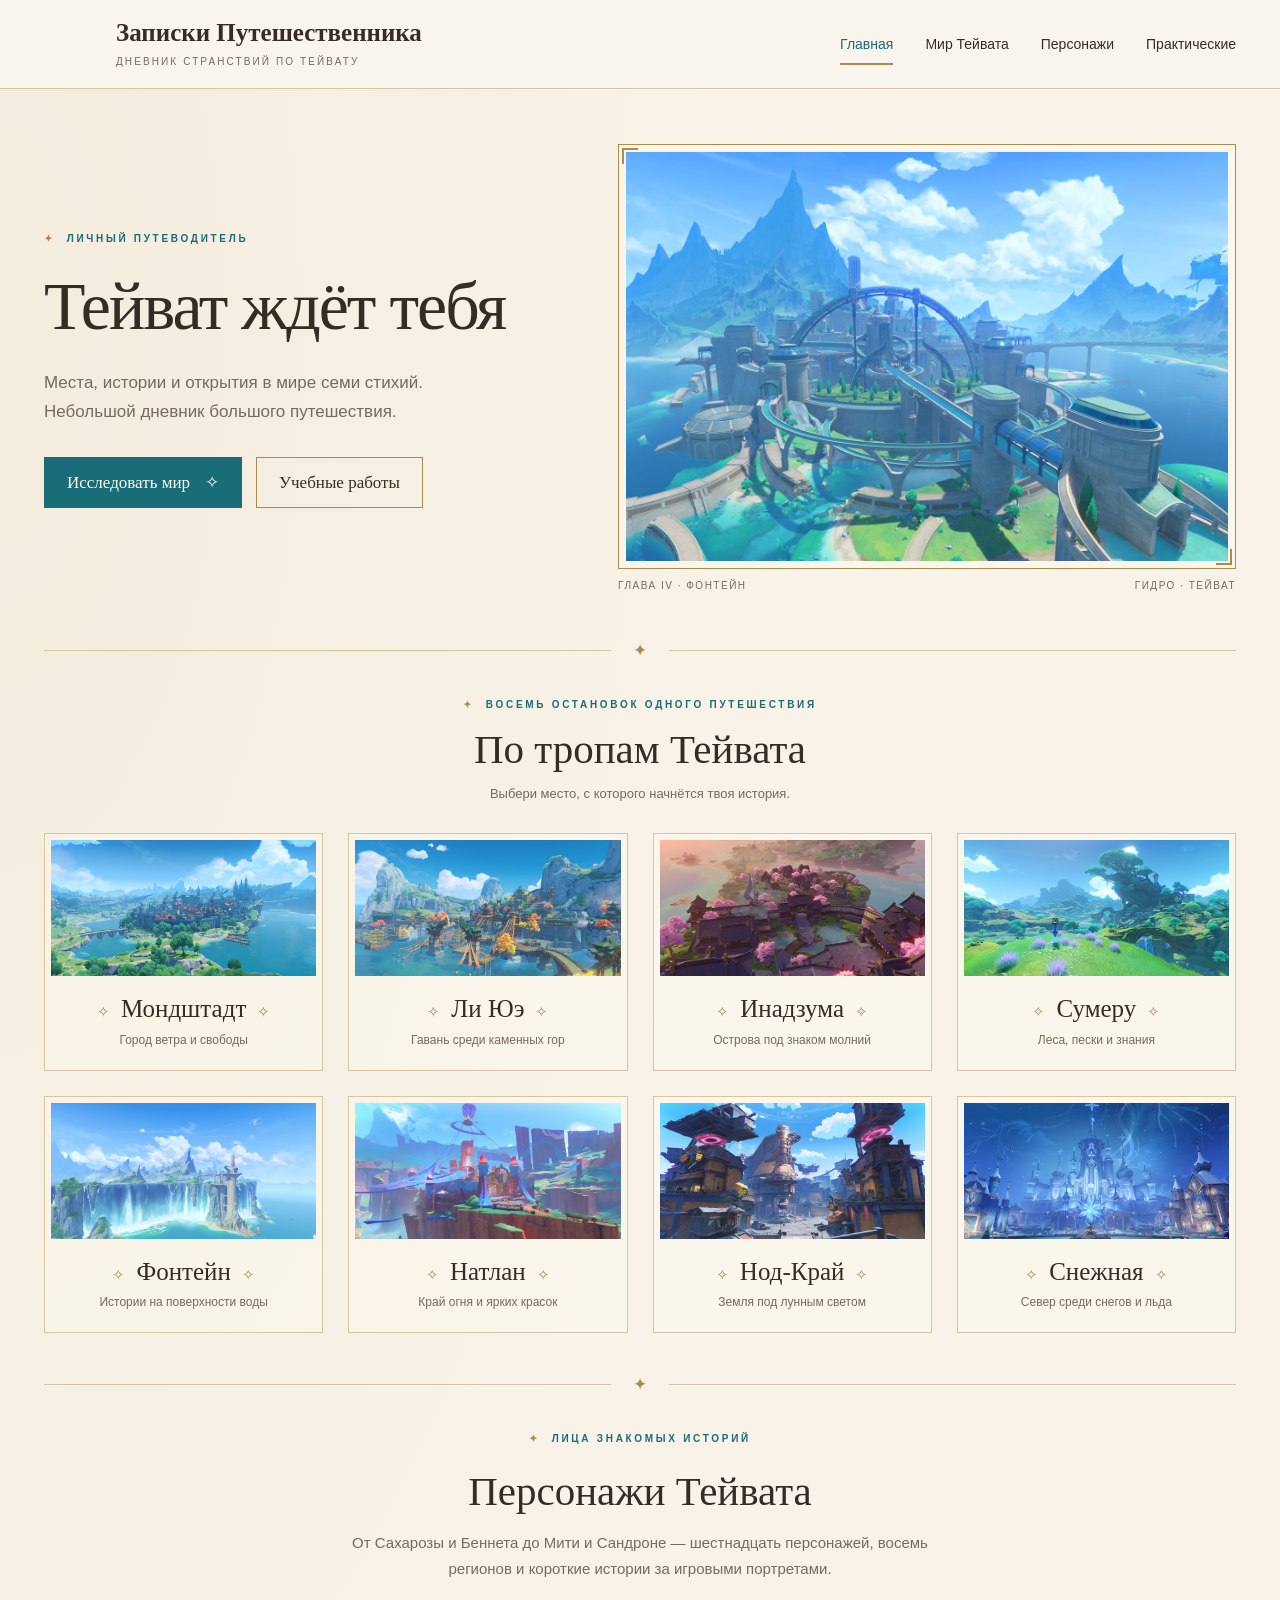
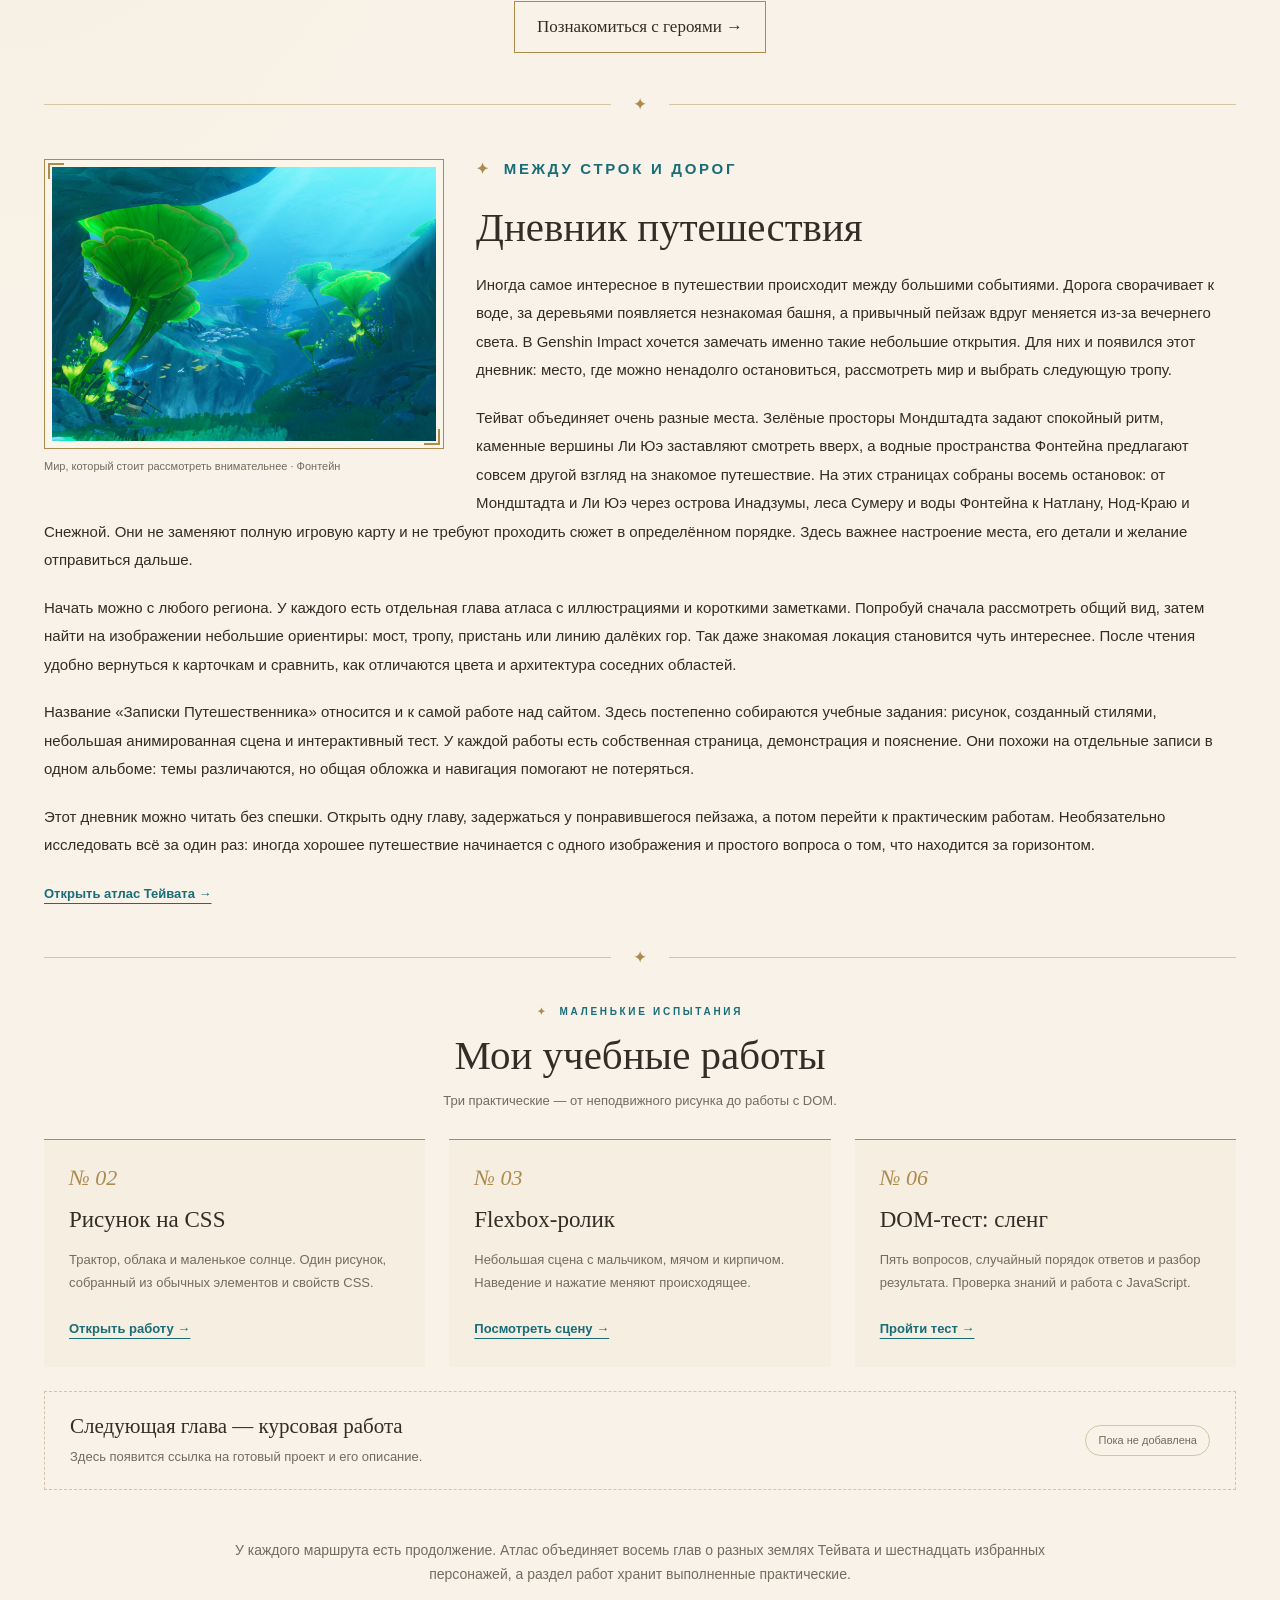
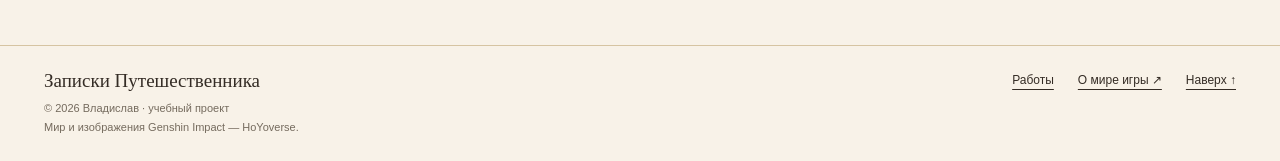
==== index.html @ c1931d52 "Publish Traveler Notes website" ====
<!DOCTYPE html>
<html lang="ru">
<head>
  <meta charset="UTF-8">
  <meta name="viewport" content="width=device-width, initial-scale=1">
  <meta name="description" content="Пастельный дневник Genshin Impact: восемь остановок от Мондштадта до Снежной, атлас и учебные работы по вёрстке.">
  <meta name="theme-color" content="#f8f2e8">
  <title>Главная · Записки Путешественника</title>
  <link rel="stylesheet" href="assets/css/style.css">
  <script src="assets/js/main.js" defer></script>
</head>
<body>
  <a class="skip-link" href="#main">К содержанию</a>
  <header class="site-header">
    <div class="container header-inner">
      <a class="brand" href="index.html">
        <span class="logo-slot"></span>
        <span class="brand-name">Записки Путешественника<span class="brand-sub">Дневник странствий по Тейвату</span></span>
      </a>
      <button class="menu-toggle" type="button">Меню ☰</button>
      <nav id="site-navigation" class="site-nav"><a href="index.html" class="is-current">Главная</a><a href="teyvat.html">Мир Тейвата</a><a href="characters.html">Персонажи</a><a href="index.html#practices">Практические</a></nav>
    </div>
  </header>
  <main id="main" class="container">
    <section class="hero">
      <div>
        <p class="eyebrow">Личный путеводитель</p>
        <h1 id="hero-title">Тейват ждёт тебя</h1>
        <p class="hero-lead">Места, истории и открытия в мире семи стихий. Небольшой дневник большого путешествия.</p>
        <div class="hero-actions"><a class="button" href="teyvat.html">Исследовать мир <span>✧</span></a><a class="button button--outline" href="#practices">Учебные работы</a></div>
      </div>
      <figure class="hero-picture">
        <div class="framed"><img src="assets/images/fontaine-1.jpg" alt="Панорама Кур-де-Фонтейна с арками, каналами и горными вершинами" width="1600" height="900"></div>
        <figcaption class="picture-caption"><span>Глава IV · Фонтейн</span><span>Гидро · Тейват</span></figcaption>
      </figure>
    </section>
    <div class="ornament">✦</div>
    <section class="section">
      <div class="section-heading"><p class="eyebrow">Восемь остановок одного путешествия</p><h2 id="regions-title">По тропам Тейвата</h2><p class="section-note">Выбери место, с которого начнётся твоя история.</p></div>
      <div class="region-grid">
        <a class="region-card" href="teyvat.html#mondstadt">
          <img src="assets/images/mondstadt.jpg" alt="Город Мондштадт на острове среди зелёных холмов" width="1600" height="900" loading="lazy">
          <div class="region-card-body"><h3>Мондштадт</h3><p>Город ветра и свободы</p></div>
        </a>
        <a class="region-card" href="teyvat.html#liyue">
          <img src="assets/images/liyue-1.jpg" alt="Порт Ли Юэ с традиционными крышами и горами на горизонте" width="1600" height="900" loading="lazy">
          <div class="region-card-body"><h3>Ли Юэ</h3><p>Гавань среди каменных гор</p></div>
        </a>
        <a class="region-card" href="teyvat.html#inazuma">
          <img src="assets/images/inazuma.jpg" alt="Город Инадзума с сакурами и дворцом над морем" width="1600" height="900" loading="lazy">
          <div class="region-card-body"><h3>Инадзума</h3><p>Острова под знаком молний</p></div>
        </a>
        <a class="region-card" href="teyvat.html#sumeru">
          <img src="assets/images/sumeru.jpg" alt="Город Сумеру среди ветвей большого дерева" width="1600" height="900" loading="lazy">
          <div class="region-card-body"><h3>Сумеру</h3><p>Леса, пески и знания</p></div>
        </a>
        <a class="region-card" href="teyvat.html#fontaine">
          <img src="assets/images/fontaine-2.jpg" alt="Водопады и порт Ромарин в Фонтейне" width="1600" height="900" loading="lazy">
          <div class="region-card-body"><h3>Фонтейн</h3><p>Истории на поверхности воды</p></div>
        </a>
        <a class="region-card" href="teyvat.html#natlan">
          <img src="assets/images/natlan.jpg" alt="Красочные скалы и арена Натлана" width="1600" height="900" loading="lazy">
          <div class="region-card-body"><h3>Натлан</h3><p>Край огня и ярких красок</p></div>
        </a>
        <a class="region-card" href="teyvat.html#nod-krai">
          <img src="assets/images/nod-krai.jpg" alt="Постройки и механизмы приграничного города Нод-Края" width="1600" height="900" loading="lazy">
          <div class="region-card-body"><h3>Нод-Край</h3><p>Земля под лунным светом</p></div>
        </a>
        <a class="region-card" href="teyvat.html#snezhnaya">
          <img src="assets/images/snezhnaya.jpg" alt="Ледяной дворец Полярной звезды в синем свете" width="1600" height="900" loading="lazy">
          <div class="region-card-body"><h3>Снежная</h3><p>Север среди снегов и льда</p></div>
        </a>
      </div>
    </section>
    <div class="ornament">✦</div>
    <section class="section character-intro">
      <p class="eyebrow">Лица знакомых историй</p><h2 id="characters-title">Персонажи Тейвата</h2>
      <p>От Сахарозы и Беннета до Мити и Сандроне — шестнадцать персонажей, восемь регионов и короткие истории за игровыми портретами.</p>
      <a class="button button--outline" href="characters.html">Познакомиться с героями →</a>
    </section>
    <div class="ornament">✦</div>
    <article class="journal">
      <figure class="float-picture"><div class="framed"><img src="assets/images/fontaine-3.jpg" alt="Подводные растения Элтонской впадины в мягком голубом свете" width="1600" height="900" loading="lazy"></div><figcaption>Мир, который стоит рассмотреть внимательнее · Фонтейн</figcaption></figure>
      <p class="eyebrow">Между строк и дорог</p>
      <h2 id="journal-title">Дневник путешествия</h2>
      <p>Иногда самое интересное в путешествии происходит между большими событиями. Дорога сворачивает к воде, за деревьями появляется незнакомая башня, а привычный пейзаж вдруг меняется из-за вечернего света. В Genshin Impact хочется замечать именно такие небольшие открытия. Для них и появился этот дневник: место, где можно ненадолго остановиться, рассмотреть мир и выбрать следующую тропу.</p>
    <p>Тейват объединяет очень разные места. Зелёные просторы Мондштадта задают спокойный ритм, каменные вершины Ли Юэ заставляют смотреть вверх, а водные пространства Фонтейна предлагают совсем другой взгляд на знакомое путешествие. На этих страницах собраны восемь остановок: от Мондштадта и Ли Юэ через острова Инадзумы, леса Сумеру и воды Фонтейна к Натлану, Нод-Краю и Снежной. Они не заменяют полную игровую карту и не требуют проходить сюжет в определённом порядке. Здесь важнее настроение места, его детали и желание отправиться дальше.</p>
    <p>Начать можно с любого региона. У каждого есть отдельная глава атласа с иллюстрациями и короткими заметками. Попробуй сначала рассмотреть общий вид, затем найти на изображении небольшие ориентиры: мост, тропу, пристань или линию далёких гор. Так даже знакомая локация становится чуть интереснее. После чтения удобно вернуться к карточкам и сравнить, как отличаются цвета и архитектура соседних областей.</p>
    <p>Название «Записки Путешественника» относится и к самой работе над сайтом. Здесь постепенно собираются учебные задания: рисунок, созданный стилями, небольшая анимированная сцена и интерактивный тест. У каждой работы есть собственная страница, демонстрация и пояснение. Они похожи на отдельные записи в одном альбоме: темы различаются, но общая обложка и навигация помогают не потеряться.</p>
    <p>Этот дневник можно читать без спешки. Открыть одну главу, задержаться у понравившегося пейзажа, а потом перейти к практическим работам. Необязательно исследовать всё за один раз: иногда хорошее путешествие начинается с одного изображения и простого вопроса о том, что находится за горизонтом.</p>
      <a class="text-link" href="teyvat.html">Открыть атлас Тейвата →</a>
    </article>
    <div class="ornament">✦</div>
    <section id="practices" class="section">
      <div class="section-heading"><p class="eyebrow">Маленькие испытания</p><h2 id="practices-title">Мои учебные работы</h2><p class="section-note">Три практические — от неподвижного рисунка до работы с DOM.</p></div>
      <div class="works-grid">
        <article class="work-card"><span class="work-number">№ 02</span><h3>Рисунок на CSS</h3><p>Трактор, облака и маленькое солнце. Один рисунок, собранный из обычных элементов и свойств CSS.</p><a class="text-link" href="practice-2.html">Открыть работу →</a></article>
        <article class="work-card"><span class="work-number">№ 03</span><h3>Flexbox-ролик</h3><p>Небольшая сцена с мальчиком, мячом и кирпичом. Наведение и нажатие меняют происходящее.</p><a class="text-link" href="practice-3.html">Посмотреть сцену →</a></article>
        <article class="work-card"><span class="work-number">№ 06</span><h3>DOM-тест: сленг</h3><p>Пять вопросов, случайный порядок ответов и разбор результата. Проверка знаний и работа с JavaScript.</p><a class="text-link" href="practice-6.html">Пройти тест →</a></article>
      </div>
      <div class="coursework-note"><p><strong>Следующая глава — курсовая работа</strong>Здесь появится ссылка на готовый проект и его описание.</p><span class="status-label">Пока не добавлена</span></div>
    </section>
    <p class="closing-note">У каждого маршрута есть продолжение. Атлас объединяет восемь глав о разных землях Тейвата и шестнадцать избранных персонажей, а раздел работ хранит выполненные практические.</p>
  </main>
  <footer class="site-footer">
    <div class="container footer-inner">
      <div><p class="footer-brand">Записки Путешественника</p><p class="footer-small">© 2026 Владислав · учебный проект<br>Мир и изображения Genshin Impact — HoYoverse.</p></div>
      <nav class="footer-links"><a href="index.html#practices">Работы</a><a href="https://genshin.hoyoverse.com/ru/map" target="_blank" rel="noopener noreferrer">О мире игры ↗</a><a href="#main">Наверх ↑</a></nav>
    </div>
  </footer>
</body>
</html>
---- assets/css/style.css ----
:root {
  --font-heading: Georgia, 'Times New Roman', serif;
  --font-body: Arial, Helvetica, sans-serif;
  --paper: #f8f2e8;
  --ink: #342c25;
  --muted: #756b5e;
  --gold: #ad8b4d;
  --line: #d6c4a2;
  --accent: #196d78;
  --hydro: #199bb8;
}
* { box-sizing: border-box; }
html { scroll-behavior: smooth; scroll-padding-top: 108px; }
body {
  margin: 0;
  color: var(--ink);
  background: radial-gradient(ellipse at 0 10%, #eee3cb66, transparent 40%), var(--paper);
  font: 16px/1.75 var(--font-body);
}
img { display: block; max-width: 100%; height: auto; }
a { color: inherit; text-underline-offset: 5px; }
button { font: inherit; }
button, a { -webkit-tap-highlight-color: transparent; }
button:focus-visible, a:focus-visible, summary:focus-visible { outline: 3px solid var(--accent); outline-offset: 5px; }
[hidden] { display: none !important; }
h1, h2, h3, h4 { font-family: var(--font-heading); line-height: 1.18; font-weight: 400; }
h1 { font-size: clamp(38px, 5.3vw, 72px); letter-spacing: -2px; margin: 18px 0 22px; }
h2 { font-size: clamp(29px, 3.2vw, 43px); margin: 0 0 24px; }
h3 { font-size: 26px; margin: 0 0 14px; }
p { margin: 0 0 19px; }
figure { margin: 0; }
.container { width: min(1280px, calc(100% - 88px)); margin-inline: auto; }
.skip-link { position: fixed; top: -80px; left: 12px; z-index: 20; padding: 10px 16px; background: var(--paper); }
.skip-link:focus { top: 12px; }
.site-header { border-bottom: 1px solid var(--line); background: #faf5ec; }
.header-inner { min-height: 88px; display: flex; align-items: center; justify-content: space-between; gap: 28px; }
.brand { display: flex; align-items: center; gap: 16px; text-decoration: none; }
.brand-name { font: 600 25px/1.15 var(--font-heading); }
.brand-sub { display: block; color: var(--muted); font: 10px/1.5 var(--font-body); letter-spacing: 2.1px; margin-top: 6px; text-transform: uppercase; }
.site-nav { display: flex; align-items: center; gap: 32px; }
.site-nav a { font-size: 14px; text-decoration: none; padding: 31px 0; position: relative; white-space: nowrap; }
.site-nav a:hover, .site-nav a.is-current { color: var(--accent); }
.site-nav a.is-current::after { content: ''; position: absolute; bottom: 22px; left: 0; right: 0; border-bottom: 2px solid var(--gold); }
.menu-toggle { display: none; border: 1px solid var(--line); color: var(--ink); background: transparent; border-radius: 3px; cursor: pointer; padding: 8px 12px; }

.logo-slot { position: relative; display: block; flex: 0 0 56px; width: 56px; height: 56px; }

.eyebrow { color: var(--accent); font-size: 10px; font-weight: 600; letter-spacing: 2.7px; text-transform: uppercase; }
.eyebrow::before { content: '✦'; color: var(--gold); margin-right: 12px; }
.hero { display: grid; grid-template-columns: .95fr 1.12fr; align-items: center; gap: 50px; padding-block: 55px 48px; }
.hero h1 { max-width: 560px; }
.hero-lead { max-width: 420px; font-size: 17px; color: var(--muted); line-height: 1.7; }
.hero-actions { display: flex; flex-wrap: wrap; gap: 14px; margin-top: 30px; }
.button { display: inline-flex; align-items: center; justify-content: center; gap: 15px; min-height: 46px; padding: 10px 22px; border: 1px solid var(--accent); background: var(--accent); color: #fffaf0; text-decoration: none; font-family: var(--font-heading); font-size: 17px; transition: background .18s, transform .18s; }
.button:hover { background: #145963; transform: translateY(-2px); }
.button--outline { color: var(--ink); background: transparent; border-color: var(--gold); }
.button--outline:hover { background: #ece1cf; }
.framed { padding: 7px; border: 1px solid var(--gold); background: #fff9ed66; position: relative; }
.framed::before, .framed::after { content: ''; position: absolute; width: 14px; height: 14px; pointer-events: none; }
.framed::before { top: 3px; left: 3px; border-top: 2px solid var(--gold); border-left: 2px solid var(--gold); }
.framed::after { bottom: 3px; right: 3px; border-bottom: 2px solid var(--gold); border-right: 2px solid var(--gold); }
.hero-picture img { width: 100%; aspect-ratio: 1.47; object-fit: cover; }
.picture-caption { font-size: 10px; letter-spacing: 1.5px; text-transform: uppercase; color: var(--muted); margin-top: 9px; display: flex; justify-content: space-between; gap: 10px; }
.ornament { display: flex; align-items: center; gap: 22px; color: var(--gold); margin: 0; font-size: 17px; line-height: 1; }
.ornament::before, .ornament::after { content: ''; flex: 1; border-top: 1px solid var(--line); }
.section { padding-block: 37px 43px; }
.section-heading { text-align: center; margin-bottom: 27px; }
.section-heading .eyebrow { margin-bottom: 11px; }
.section-heading h2 { margin-bottom: 10px; }
.section-note { color: var(--muted); font-size: 13px; }
.region-grid { display: grid; grid-template-columns: repeat(4, minmax(0, 1fr)); gap: 25px; }
.region-card { display: block; text-decoration: none; border: 1px solid var(--line); padding: 6px; background: #fffbf155; transition: transform .2s, border-color .2s; }
.region-card:hover { transform: translateY(-4px); border-color: var(--gold); }
.region-card img { width: 100%; aspect-ratio: 1.95; object-fit: cover; }
.region-card-body { padding: 18px 12px 13px; text-align: center; }
.region-card h3 { font-size: 25px; margin: 0 0 6px; }
.region-card h3::before, .region-card h3::after { content: '✧'; font: 15px var(--font-heading); color: var(--gold); margin-inline: 11px; }
.region-card p { color: var(--muted); font-size: 12px; margin: 0; }
.journal { padding-block: 42px; display: flow-root; }
.journal h2 { margin-top: 5px; margin-bottom: 20px; }
.journal p { font-size: 15px; line-height: 1.9; }
.float-picture { float: left; width: 36%; max-width: 400px; margin: 4px 32px 20px 0; }
.float-picture--right { float: right; margin: 4px 0 20px 32px; }
.float-picture img { width: 100%; aspect-ratio: 1.4; object-fit: cover; }
figcaption { color: var(--muted); font-size: 11px; line-height: 1.6; margin-top: 9px; }
.text-link { color: var(--accent); font-size: 13px; font-weight: 600; }
.works-grid { display: grid; grid-template-columns: repeat(3, minmax(0, 1fr)); gap: 24px; }
.work-card { padding: 25px; border-top: 1px solid var(--gold); background: #efe6d661; }
.work-number { color: var(--gold); font: italic 22px var(--font-heading); margin-bottom: 15px; display: block; }
.work-card h3 { font-size: 23px; }
.work-card p { color: var(--muted); font-size: 13px; line-height: 1.8; }
.work-card .text-link { display: inline-block; margin-top: 5px; }
.coursework-note { display: flex; align-items: center; justify-content: space-between; gap: 24px; border: 1px dashed var(--line); padding: 20px 25px; margin-top: 24px; }
.coursework-note p { margin: 0; font-size: 13px; color: var(--muted); }
.coursework-note strong { display: block; font: 21px/1.4 var(--font-heading); color: var(--ink); margin-bottom: 4px; }
.status-label { white-space: nowrap; font-size: 11px; color: var(--muted); border: 1px solid var(--line); padding: 5px 12px; border-radius: 20px; }
.closing-note { padding: 5px 0 39px; max-width: 840px; margin-inline: auto; text-align: center; font-size: 14px; color: var(--muted); }
.site-footer { border-top: 1px solid var(--line); margin-top: 18px; padding-block: 24px; }
.footer-inner { display: flex; justify-content: space-between; align-items: start; gap: 24px; }
.footer-brand { font: 19px var(--font-heading); margin-bottom: 7px; }
.footer-small { font-size: 11px; color: var(--muted); margin-bottom: 0; }
.footer-links { display: flex; gap: 24px; font-size: 12px; }
.breadcrumbs { font-size: 12px; color: var(--muted); padding-top: 25px; }
.breadcrumbs a { color: var(--accent); }
.page-intro { max-width: 800px; padding: 35px 0 30px; }
.page-intro h1 { font-size: clamp(37px, 5vw, 61px); }
.page-intro p:last-child { color: var(--muted); }
.atlas-toc { display: flex; flex-wrap: wrap; gap: 13px; padding-bottom: 30px; }
.atlas-toc a { border: 1px solid var(--line); text-decoration: none; padding: 7px 16px; font-size: 13px; }
.atlas-toc a:hover { border-color: var(--accent); color: var(--accent); }
.region-article { padding-block: 40px 20px; display: flow-root; }
.region-article h2 { margin-bottom: 20px; }
.region-article p { font-size: 15px; line-height: 1.95; }
.region-strip { display: grid; grid-template-columns: 1fr 1fr; gap: 25px; clear: both; padding-top: 13px; padding-bottom: 25px; }
.region-strip img { aspect-ratio: 2.05; width: 100%; object-fit: cover; }
.reader-note { border-left: 2px solid var(--gold); padding: 10px 0 10px 22px; color: var(--muted); font-size: 14px; margin: 25px 0; }
.demo-panel { padding: 30px; border: 1px solid var(--line); background: #fffaf2; margin-bottom: 35px; }
.demo-label { display: flex; align-items: center; justify-content: space-between; gap: 15px; font-size: 11px; letter-spacing: 1.2px; text-transform: uppercase; color: var(--muted); border-bottom: 1px solid var(--line); padding-bottom: 15px; margin-bottom: 25px; }
.demo-stage { display: flex; align-items: center; justify-content: center; min-height: 300px; padding: 25px; background: #f1e9db; }
.tractor-demo .pic, .tractor-demo .pic * { box-sizing: content-box; }
.animation-demo .clip { font-size: 15px; touch-action: manipulation; }
.demo-help { margin: 20px 0 0; font-size: 12px; color: var(--muted); text-align: center; }
.article-copy { max-width: 900px; margin-inline: auto; padding-block: 15px 25px; }
.article-copy h2 { font-size: 34px; margin-top: 18px; }
.article-copy p { font-size: 15px; line-height: 1.95; }
.snapshot-grid { display: grid; grid-template-columns: repeat(4, minmax(0, 1fr)); gap: 18px; margin-block: 27px 38px; }
.snapshot-grid figure { padding: 7px; border: 1px solid var(--line); background: #fffaf2; }
.snapshot-grid img { width: 100%; aspect-ratio: 1.4; object-fit: contain; background: #f1e9db; }
.back-link { display: inline-block; margin: 10px 0 35px; font-size: 13px; color: var(--accent); }
code { font-size: .92em; background: #e9dfce; padding: 2px 5px; border-radius: 3px; overflow-wrap: anywhere; }

.character-regions { display: flex; flex-wrap: wrap; gap: 36px; padding: 5px 0 30px; }
.character-region { flex: 0 0 calc(50% - 18px); min-width: 0; border-top: 1px solid var(--line); padding-top: 24px; }
.character-region > .eyebrow { margin-bottom: 9px; }
.character-region h2 { font-size: 30px; margin-bottom: 20px; }
.character-pair { display: flex; gap: 24px; margin-bottom: 18px; }
.character-card { flex: 1; min-width: 0; text-align: center; }
.character-card img { width: 170px; margin: 0 auto 15px; }
.character-card h3 { font-size: 24px; margin-bottom: 10px; }
.character-card p { font-size: 13px; line-height: 1.8; color: var(--muted); margin-bottom: 0; }
.character-intro { text-align: center; }
.character-intro h2 { margin-bottom: 15px; }
.character-intro > p:not(.eyebrow) { max-width: 640px; margin-inline: auto; color: var(--muted); font-size: 15px; }

@media (max-width: 1200px) {
  .region-grid { grid-template-columns: repeat(2, minmax(0, 1fr)); }
}
@media (max-width: 1100px) {
  .container { width: calc(100% - 56px); }
  .brand-name { font-size: 21px; }
  .site-nav { gap: 22px; }
  .hero { gap: 30px; }
  .hero-actions { gap: 10px; }
  .button { padding-inline: 15px; font-size: 16px; }
}
@media (max-width: 1100px) {
  .header-inner { position: relative; min-height: 85px; gap: 15px; flex-wrap: wrap; padding-block: 12px; }
  .js .menu-toggle { display: block; }
  .site-nav { width: 100%; justify-content: space-between; padding-top: 5px; border-top: 1px solid var(--line); }
  .site-nav a { padding: 12px 0; }
  .site-nav a.is-current::after { bottom: 5px; }
  .js .site-nav { display: none; }
  .js .site-nav.is-open { display: flex; }
}
@media (max-width: 900px) {
  .character-region { flex-basis: 100%; }
  .hero { padding-top: 34px; gap: 24px; }
  .hero h1 { font-size: clamp(37px, 5.8vw, 53px); }
  .hero-lead { font-size: 15px; }
  .hero-actions { flex-direction: column; align-items: start; margin-top: 20px; }
  .region-grid, .works-grid { gap: 15px; }
  .region-card h3 { font-size: 22px; }
  .region-card h3::before, .region-card h3::after { margin-inline: 5px; }
  .work-card { padding: 19px; }
  .snapshot-grid { grid-template-columns: 1fr 1fr; }
}
@media (max-width: 650px) {
  html { scroll-padding-top: 20px; }
  .container { width: calc(100% - 36px); }
  .brand { gap: 9px; }
  .brand-name { max-width: 200px; font-size: 19px; }
  .brand-sub { font-size: 8px; letter-spacing: 1.4px; }
  .logo-slot { transform: scale(.8); transform-origin: left center; flex-basis: 46px; margin-right: -3px; }
  .menu-toggle { padding: 6px 9px; font-size: 12px; }
  .site-nav { gap: 8px; }
  .site-nav a { font-size: 11px; }
  .character-pair { gap: 16px; }
  .character-card h3 { font-size: 21px; }
  .character-card p { font-size: 12px; }
  .hero { grid-template-columns: 1fr; gap: 30px; padding-block: 32px; }
  .hero h1 { font-size: clamp(40px, 10.5vw, 61px); max-width: 440px; letter-spacing: -1px; }
  .hero-lead { max-width: 360px; }
  .hero-actions { flex-direction: row; gap: 10px; }
  .button { padding: 9px 13px; min-height: 43px; font-size: 15px; gap: 9px; }
  .hero-picture img { aspect-ratio: 1.55; }
  .section { padding-block: 29px; }
  .section-heading { margin-bottom: 22px; }
  .section-heading .eyebrow { font-size: 9px; letter-spacing: 2px; }
  .region-grid, .works-grid { grid-template-columns: 1fr; gap: 18px; }
  .region-card img { aspect-ratio: 2.1; }
  .region-card-body { padding: 15px 12px; }
  .journal { padding-block: 30px; }
  .float-picture, .float-picture--right { float: none; width: 100%; max-width: none; margin: 0 0 24px; }
  .float-picture img { aspect-ratio: 1.75; }
  .coursework-note { align-items: start; flex-direction: column; gap: 13px; padding: 18px; }
  .footer-inner { flex-direction: column; gap: 15px; }
  .page-intro { padding-top: 24px; }
  .page-intro h1 { letter-spacing: -1px; }
  .region-strip { gap: 14px; }
  .region-strip img { aspect-ratio: 1.4; }
  .region-article { padding-top: 30px; }
  .demo-panel { padding: 16px; }
  .demo-label { font-size: 9px; gap: 10px; }
  .demo-stage { min-height: 265px; padding: 14px; }
  .animation-demo .clip { font-size: 11px; }
  .article-copy h2 { font-size: 29px; }
  .snapshot-grid { gap: 12px; }
}
@media (max-width: 360px) {
  .brand-name { max-width: 160px; font-size: 17px; }
  .brand-sub { letter-spacing: .8px; }
  .container { width: calc(100% - 28px); }
  .animation-demo .clip { font-size: 10px; }
  .eyebrow { letter-spacing: 2px; }
  .button { font-size: 14px; }
}
@media (prefers-reduced-motion: reduce) {
  html { scroll-behavior: auto; }
  *, *::before, *::after { animation-duration: .01ms !important; animation-delay: 0ms !important; transition-duration: .01ms !important; }
}
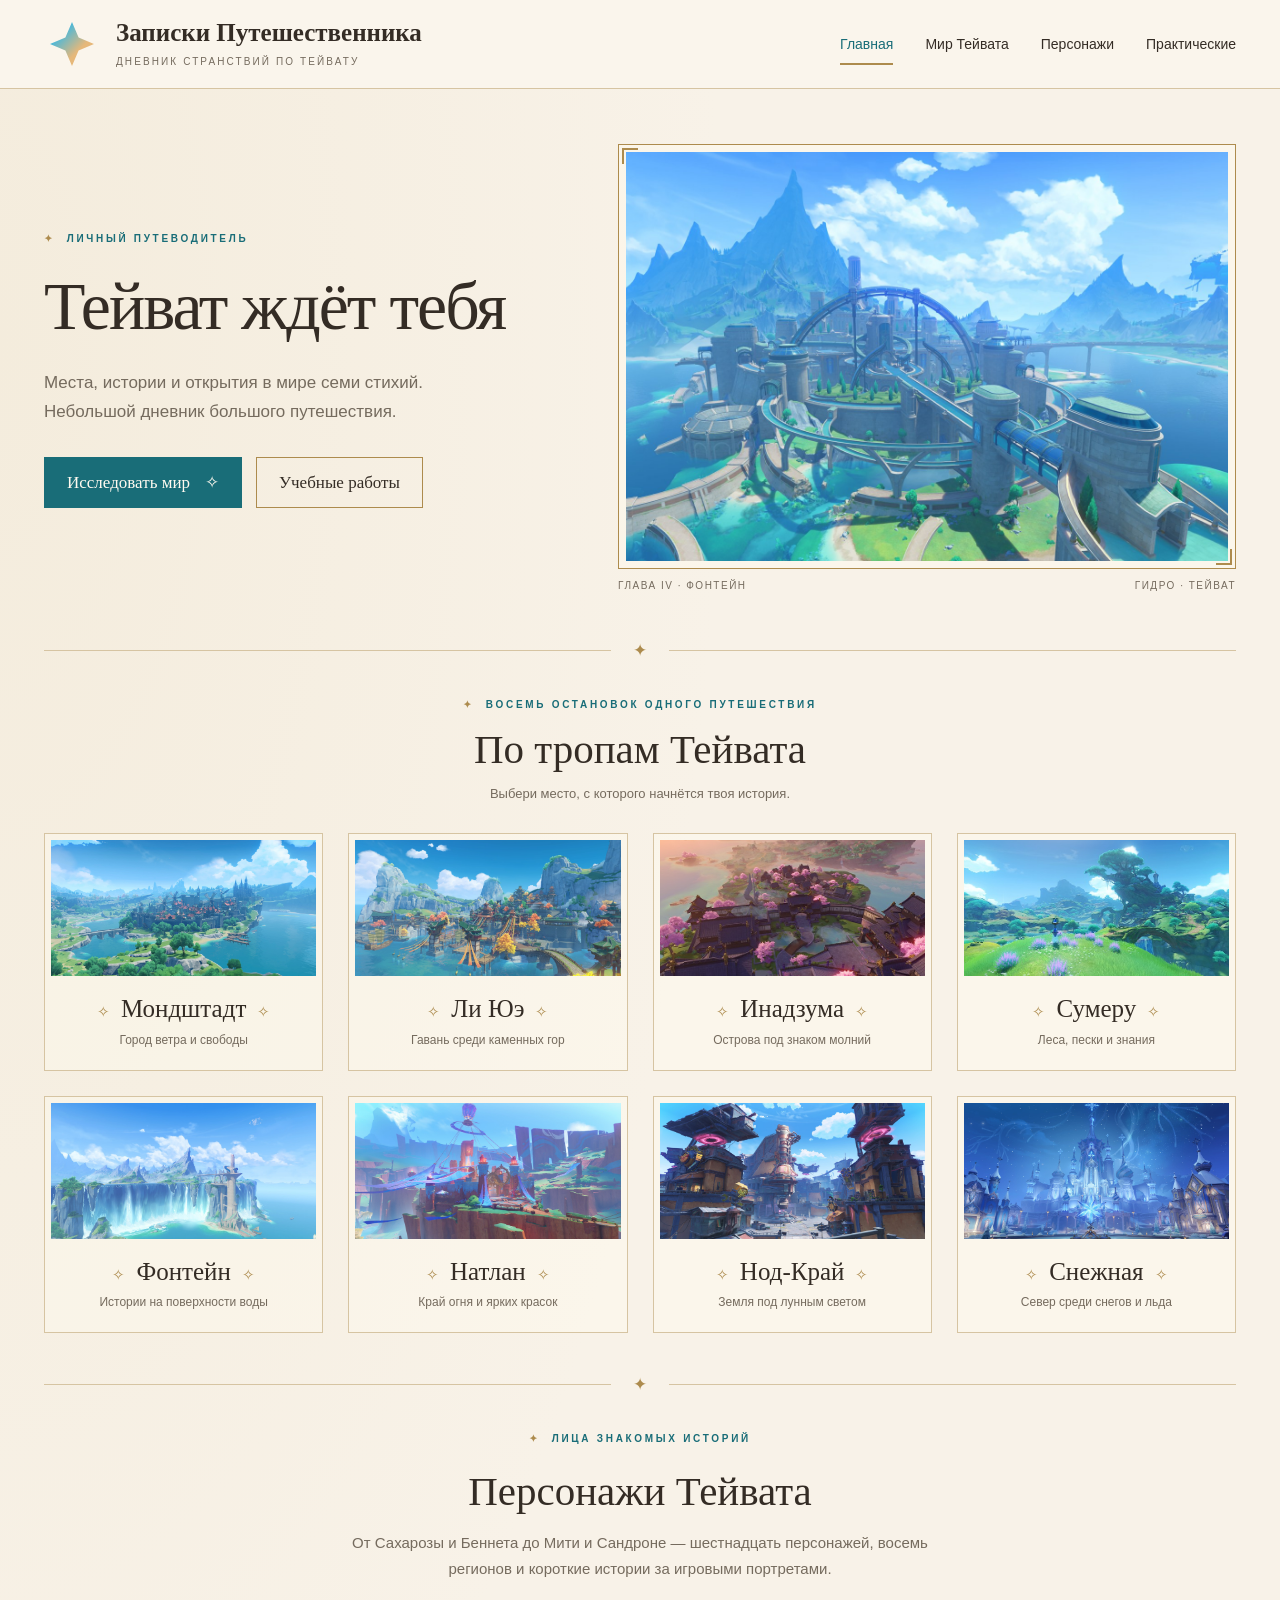
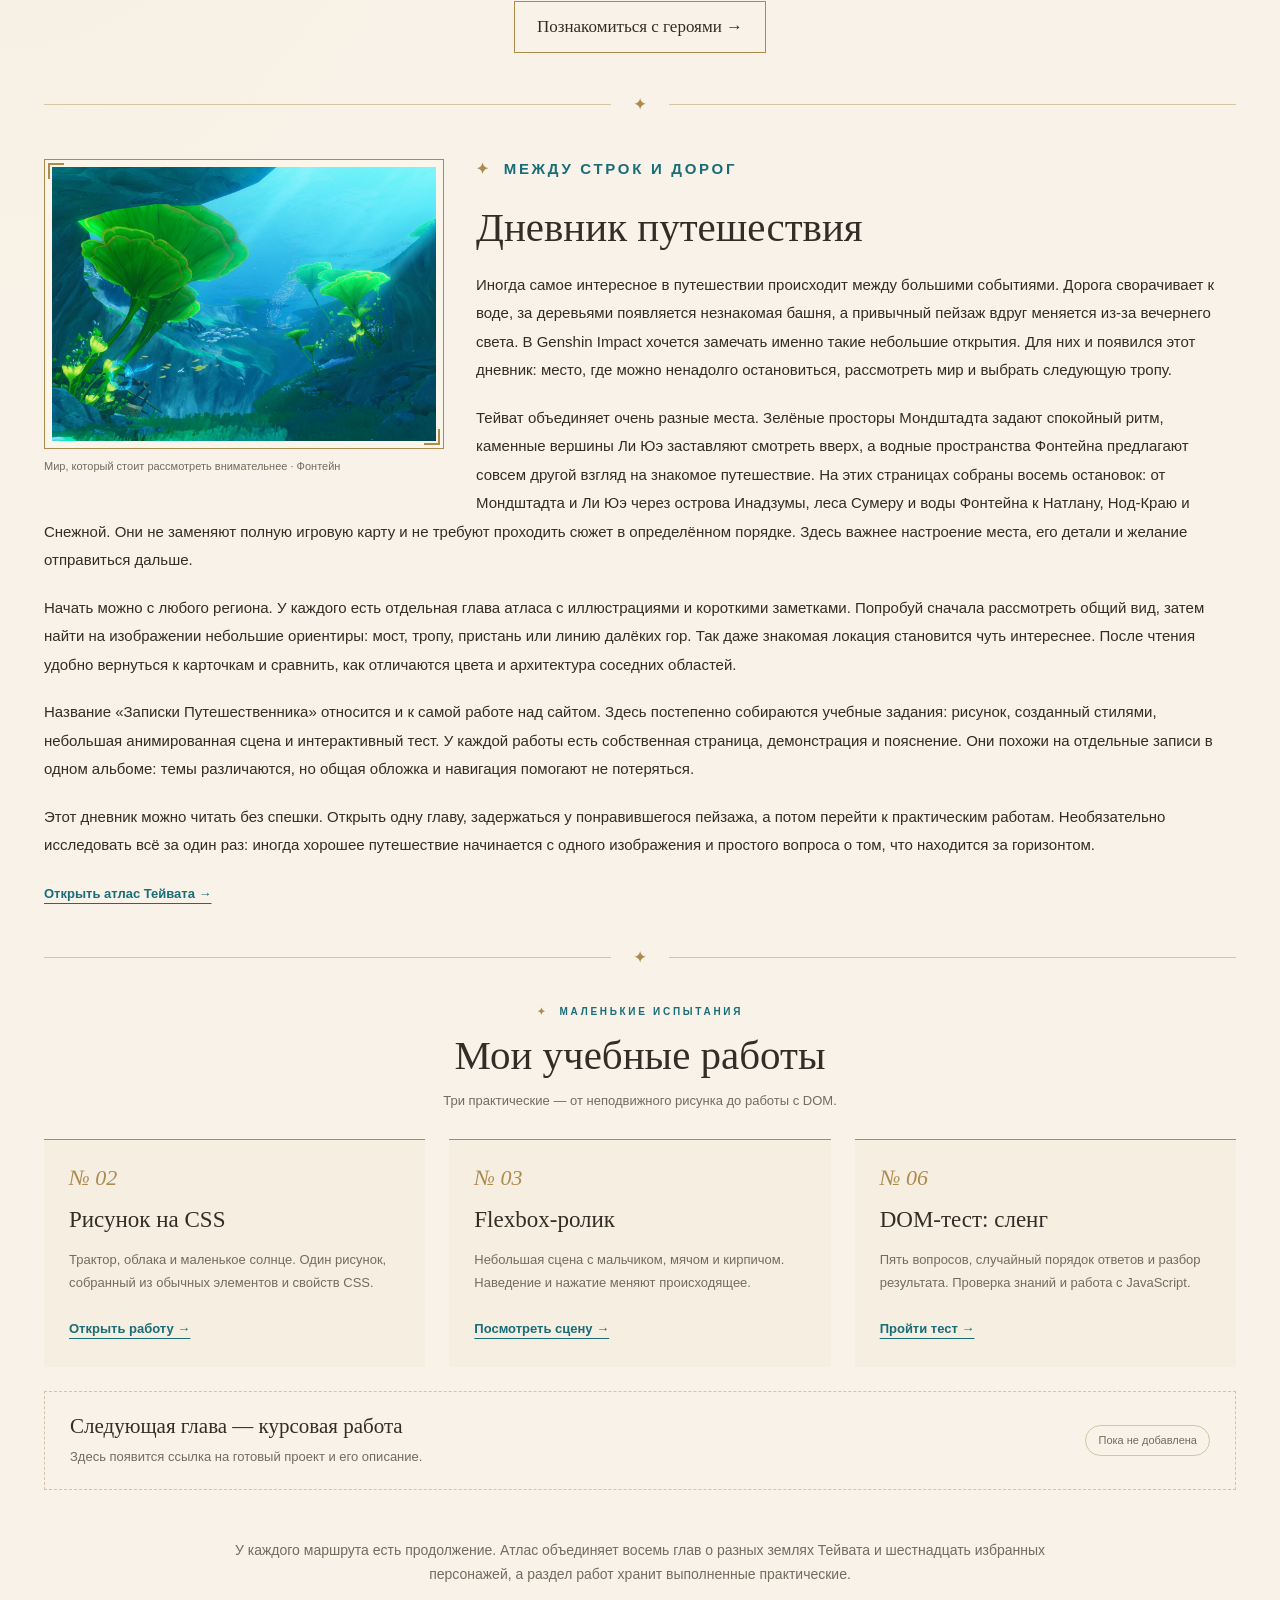
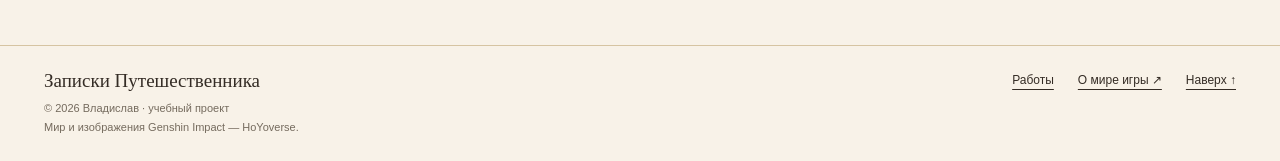
==== commit b68c31a0: "multiple fixes" ====
--- a/index.html
+++ b/index.html
@@ -6,6 +6,7 @@
   <meta name="description" content="Пастельный дневник Genshin Impact: восемь остановок от Мондштадта до Снежной, атлас и учебные работы по вёрстке.">
   <meta name="theme-color" content="#f8f2e8">
   <title>Главная · Записки Путешественника</title>
+  <link rel="icon" type="image/svg+xml" href="assets/images/favicon.svg">
   <link rel="stylesheet" href="assets/css/style.css">
   <script src="assets/js/main.js" defer></script>
 </head>
@@ -14,7 +15,9 @@
   <header class="site-header">
     <div class="container header-inner">
       <a class="brand" href="index.html">
-        <span class="logo-slot"></span>
+        <span class="logo-slot">
+          <span class="primogem"></span>
+        </span>
         <span class="brand-name">Записки Путешественника<span class="brand-sub">Дневник странствий по Тейвату</span></span>
       </a>
       <button class="menu-toggle" type="button">Меню ☰</button>
--- a/assets/css/style.css
+++ b/assets/css/style.css
@@ -44,6 +44,30 @@
 .menu-toggle { display: none; border: 1px solid var(--line); color: var(--ink); background: transparent; border-radius: 3px; cursor: pointer; padding: 8px 12px; }
 
 .logo-slot { position: relative; display: block; flex: 0 0 56px; width: 56px; height: 56px; }
+
+.primogem {
+  position: absolute;
+  top: 6px;
+  left: 6px;
+  width: 44px;
+  height: 44px;
+  background: linear-gradient(
+    135deg,
+    #b9f2ff 0%,
+    #48b8db 25%,
+    #e6b87a 65%
+  );
+  clip-path: polygon(
+    50% 0%,
+    65% 35%,
+    100% 50%,
+    65% 65%,
+    50% 100%,
+    35% 65%,
+    0% 50%,
+    35% 35%
+  );
+}
 
 .eyebrow { color: var(--accent); font-size: 10px; font-weight: 600; letter-spacing: 2.7px; text-transform: uppercase; }
 .eyebrow::before { content: '✦'; color: var(--gold); margin-right: 12px; }
